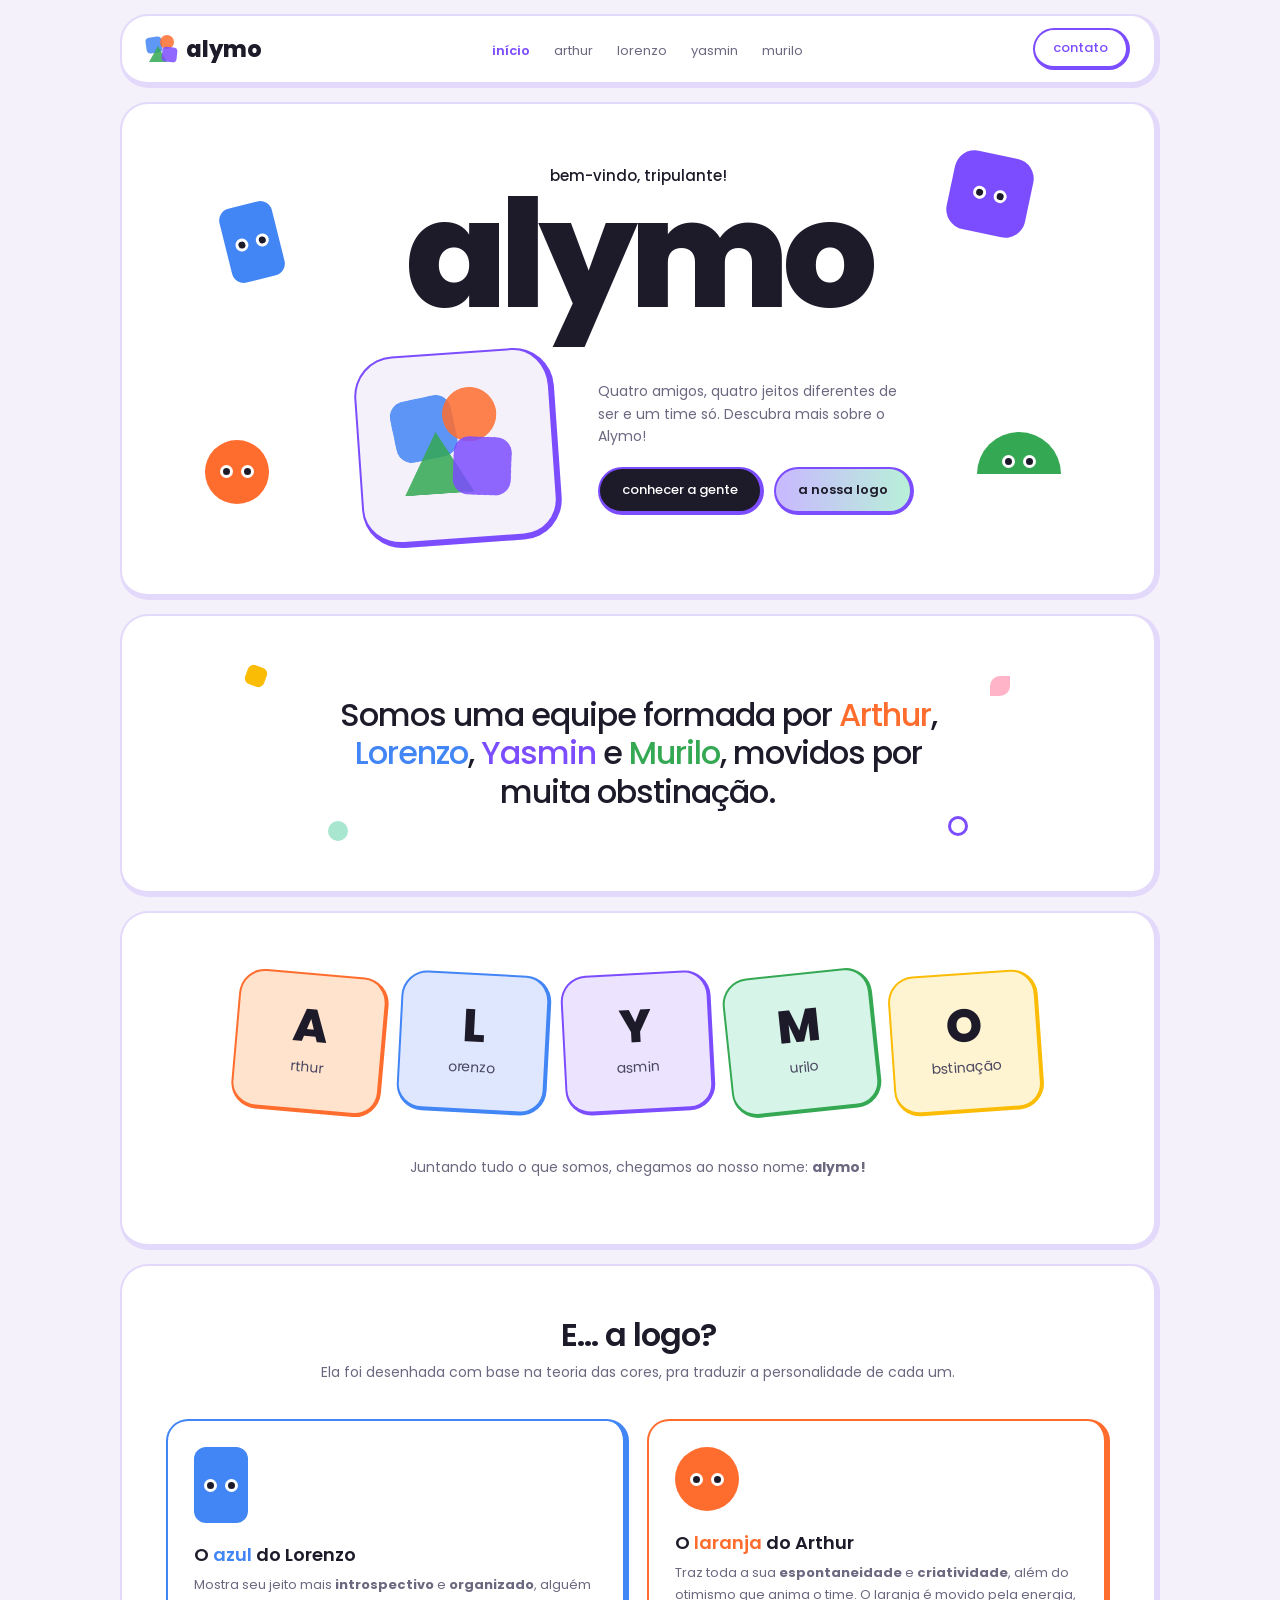
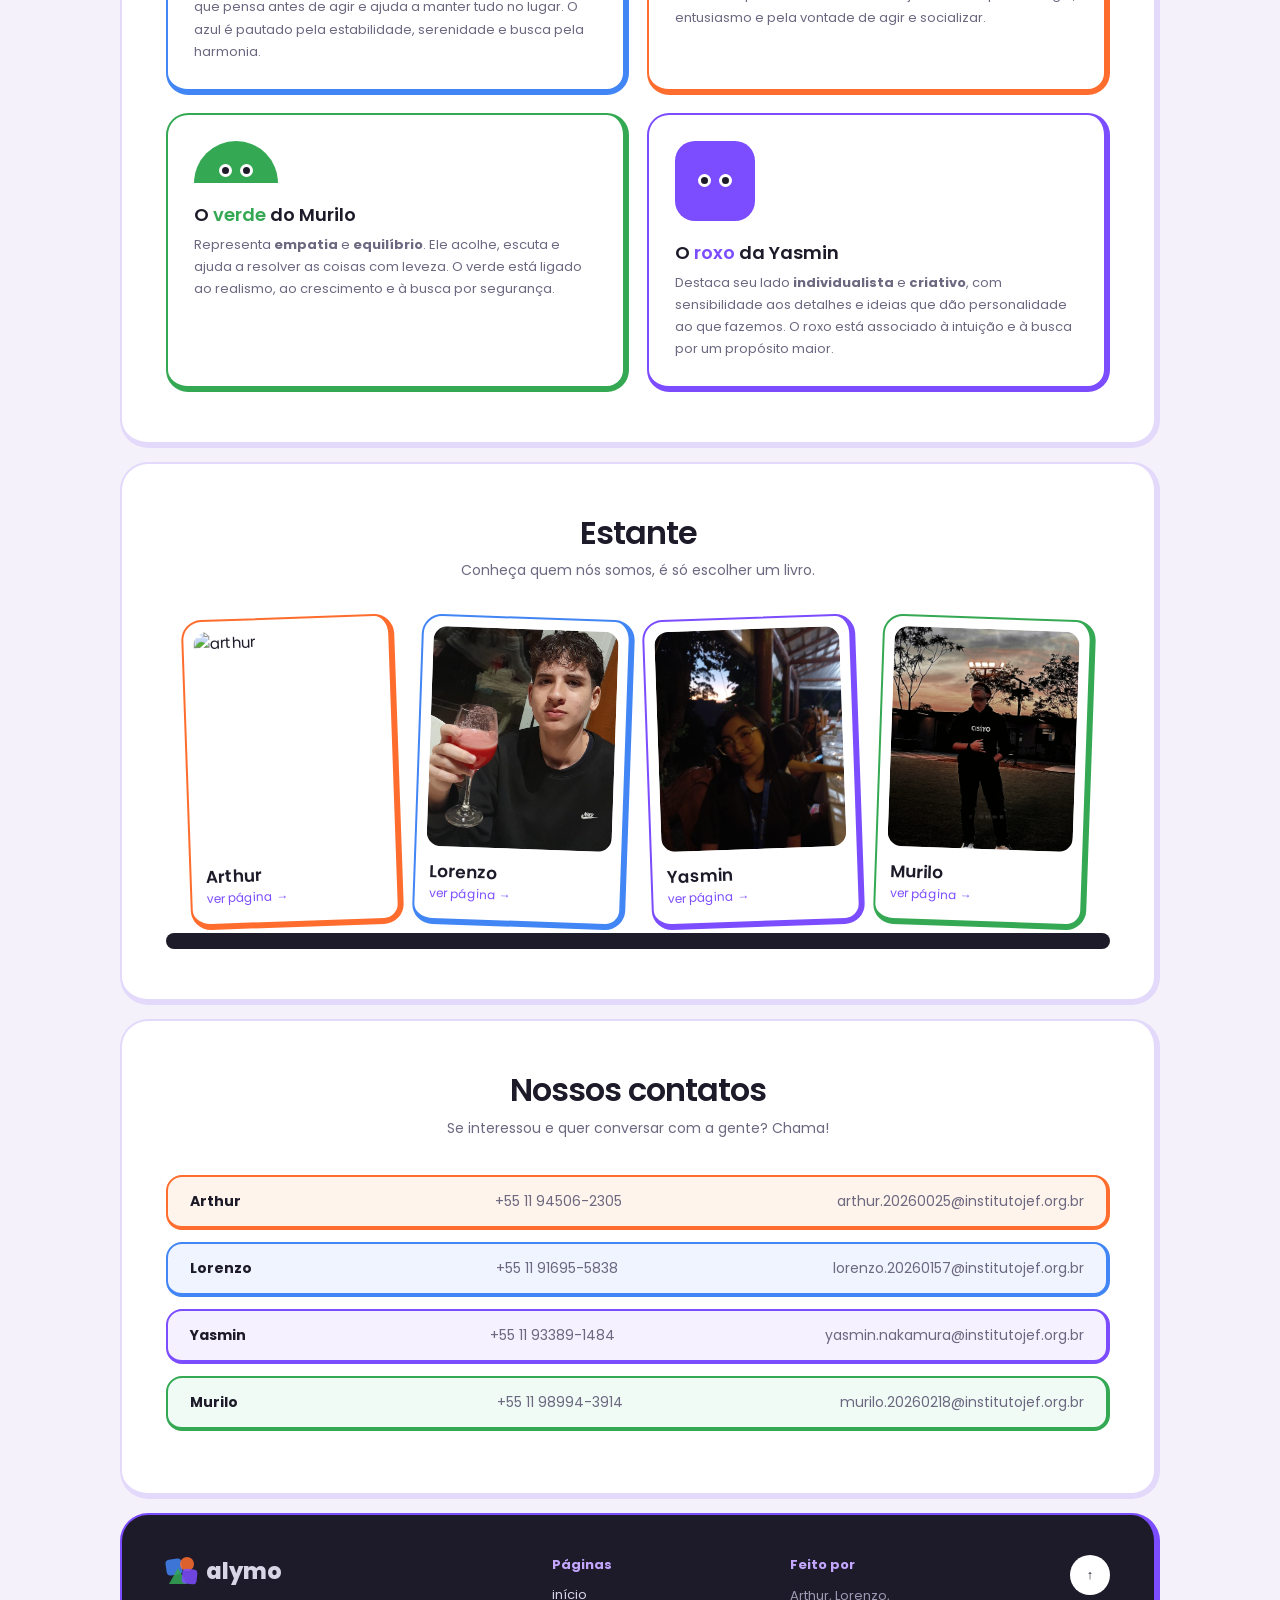
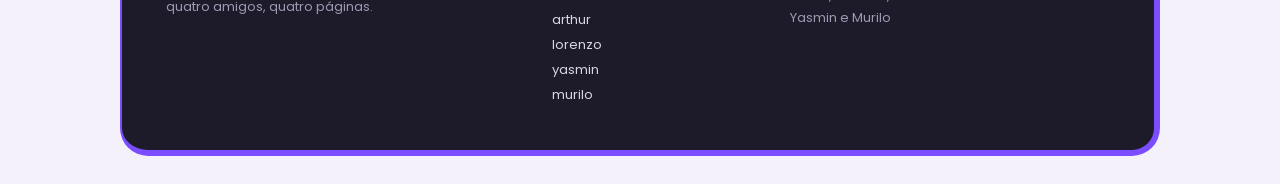
==== index.html @ 52b66d53 "Movendo tudo da pasta ALYMO para a raiz e deletando ela. Também deletei as imagens que minha pagina " ====
<!DOCTYPE html>
<html lang="pt-br">
<head>
    <meta charset="UTF-8">
    <meta name="viewport" content="width=device-width, initial-scale=1.0">
    <title>alymo - início</title>
    <link rel="icon" type="image/png" href="logo_alymo.png">
    <link href="https://fonts.googleapis.com/css2?family=Poppins:wght@400;500;600;800&display=swap" rel="stylesheet">
    <link rel="stylesheet" href="style.css">
</head>
<body>

    <!-- menu -->
    <nav>
        <a href="index.html" class="logo">
            <div class="formas"><span class="f1"></span><span class="f2"></span><span class="f3"></span><span class="f4"></span></div>
            alymo
        </a>
        <div class="links">
            <a href="index.html" class="ativo">início</a>
            <a href="arthur.html">arthur</a>
            <a href="lorenzoPagina.html">lorenzo</a>
            <a href="yasmin.html">yasmin</a>
            <a href="murilo.html">murilo</a>
        </div>
        <a href="#contatos" class="btn borda">contato</a>
    </nav>

    <section class="hero">
        <div class="bicho yasmin" title="yasmin"><i></i><i></i></div>
        <div class="bicho lorenzo" title="lorenzo"><i></i><i></i></div>
        <div class="bicho murilo" title="murilo"><i></i><i></i></div>
        <div class="bicho arthur" title="arthur"><i></i><i></i></div>

        <p class="oi">bem-vindo, tripulante!</p>
        <h1>alymo</h1>

        <div class="hero-baixo">
            <img src="logo_alymo.png" alt="logo alymo" class="logao">
            <div>
                <p>Quatro amigos, quatro jeitos diferentes de ser e um time só. Descubra mais sobre o Alymo!</p>
                <a href="#estante" class="btn preto">conhecer a gente</a>
                <a href="#logo" class="btn cor">a nossa logo</a>
            </div>
        </div>
    </section>

    <!-- quem somos -->
    <section class="frase">
        <span class="enfeite e1"></span><span class="enfeite e2"></span><span class="enfeite e3"></span><span class="enfeite e4"></span>
        <h2>Somos uma equipe formada por <span class="laranja">Arthur</span>, <span class="azulzinho">Lorenzo</span>, <span class="roxo">Yasmin</span> e <span class="verdinho">Murilo</span>, movidos por muita obstinação.</h2>
    </section>

    <section class="numeros">
        <div class="num pessego"><b>A</b>rthur</div>
        <div class="num azul"><b>L</b>orenzo</div>
        <div class="num lilas"><b>Y</b>asmin</div>
        <div class="num verde"><b>M</b>urilo</div>
        <div class="num amarelo"><b>O</b>bstinação</div>
        <p class="sub">Juntando tudo o que somos, chegamos ao nosso nome: <b>alymo!</b></p>
    </section>

    <section id="logo">
        <h2>E... a logo?</h2>
        <p class="sub">Ela foi desenhada com base na teoria das cores, pra traduzir a personalidade de cada um.</p>
        <div class="cards">
            <div class="card">
                <div class="bicho lorenzo"><i></i><i></i></div>
                <h3>O <span class="azulzinho">azul</span> do Lorenzo</h3>
                <p>Mostra seu jeito mais <b>introspectivo</b> e <b>organizado</b>, alguém que pensa antes de agir e ajuda a manter tudo no lugar. O azul é pautado pela estabilidade, serenidade e busca pela harmonia.</p>
            </div>
            <div class="card">
                <div class="bicho arthur"><i></i><i></i></div>
                <h3>O <span class="laranja">laranja</span> do Arthur</h3>
                <p>Traz toda a sua <b>espontaneidade</b> e <b>criatividade</b>, além do otimismo que anima o time. O laranja é movido pela energia, entusiasmo e pela vontade de agir e socializar.</p>
            </div>
            <div class="card">
                <div class="bicho murilo"><i></i><i></i></div>
                <h3>O <span class="verdinho">verde</span> do Murilo</h3>
                <p>Representa <b>empatia</b> e <b>equilíbrio</b>. Ele acolhe, escuta e ajuda a resolver as coisas com leveza. O verde está ligado ao realismo, ao crescimento e à busca por segurança.</p>
            </div>
            <div class="card">
                <div class="bicho yasmin"><i></i><i></i></div>
                <h3>O <span class="roxo">roxo</span> da Yasmin</h3>
                <p>Destaca seu lado <b>individualista</b> e <b>criativo</b>, com sensibilidade aos detalhes e ideias que dão personalidade ao que fazemos. O roxo está associado à intuição e à busca por um propósito maior.</p>
            </div>
        </div>
    </section>

    <!-- estante com a gente -->
    <section id="estante">
        <h2>Estante</h2>
        <p class="sub">Conheça quem nós somos, é só escolher um livro.</p>
        <div class="estante">
            <a href="arthur.html" class="pessoa"><img src="WhatsApp Image 2026-05-21 at 11.07.53 AM.jpeg" alt="arthur"><h3>Arthur</h3><p>ver página →</p></a>
            <a href="lorenzoPagina.html" class="pessoa"><img src="imagens para o trabalho/eu mesmo.jpg" alt="lorenzo"><h3>Lorenzo</h3><p>ver página →</p></a>
            <a href="yasmin.html" class="pessoa"><img src="yasmin1.jpeg" alt="yasmin"><h3>Yasmin</h3><p>ver página →</p></a>
            <a href="murilo.html" class="pessoa"><img src="MuriloFoto.jpeg" alt="murilo"><h3>Murilo</h3><p>ver página →</p></a>
        </div>
        <div class="prateleira"></div>
    </section>

    <section id="contatos">
        <h2>Nossos contatos</h2>
        <p class="sub">Se interessou e quer conversar com a gente? Chama!</p>
        <div class="contato"><b>Arthur</b><span>+55 11 94506-2305</span><a href="mailto:arthur.20260025@institutojef.org.br">arthur.20260025@institutojef.org.br</a></div>
        <div class="contato"><b>Lorenzo</b><span>+55 11 91695-5838</span><a href="mailto:lorenzo.20260157@institutojef.org.br">lorenzo.20260157@institutojef.org.br</a></div>
        <div class="contato"><b>Yasmin</b><span>+55 11 93389-1484</span><a href="mailto:yasmin.nakamura@institutojef.org.br">yasmin.nakamura@institutojef.org.br</a></div>
        <div class="contato"><b>Murilo</b><span>+55 11 98994-3914</span><a href="mailto:murilo.20260218@institutojef.org.br">murilo.20260218@institutojef.org.br</a></div>
    </section>

    <footer>
        <div>
            <a href="index.html" class="logo">
                <div class="formas"><span class="f1"></span><span class="f2"></span><span class="f3"></span><span class="f4"></span></div>
                alymo
            </a>
            <p>quatro amigos, quatro páginas.</p>
        </div>
        <div>
            <h4>Páginas</h4>
            <a href="index.html">início</a>
            <a href="arthur.html">arthur</a>
            <a href="lorenzoPagina.html">lorenzo</a>
            <a href="yasmin.html">yasmin</a>
            <a href="murilo.html">murilo</a>
        </div>
        <div>
            <h4>Feito por</h4>
            <p>Arthur, Lorenzo,<br>Yasmin e Murilo</p>
        </div>
        <a href="#" class="topo">↑</a>
    </footer>

</body>
</html>
---- style.css ----
/* coisas basicas (igual a pagina da yasmin) */
* {
    margin: 0;
    padding: 0;
    box-sizing: border-box;
}

html {
    scroll-behavior: smooth;
}

body {
    font-family: 'Poppins', sans-serif;
    background: #f4f1fb;
    color: #1d1b29;
    padding: 14px;
    font-size: 15px;
}

img {
    display: block;
    max-width: 100%;
}

a {
    color: inherit;
    text-decoration: none;
}

section, nav, footer {
    background: white;
    border-radius: 28px;
    max-width: 1040px;
    margin: 0 auto 14px;
    padding: 50px 44px;
}

/* a borda grossinha padrao */
section, nav, footer, .btn, .logao, .num, .card, .pessoa, .contato {
    border: 2px solid #e2d9fb;
    border-bottom-width: 6px;
    border-right-width: 6px;
}

.btn, .num, .contato {
    border-bottom-width: 4px;
    border-right-width: 4px;
}

h2 {
    font-size: 32px;
    font-weight: 600;
    text-align: center;
    letter-spacing: -1px;
    line-height: 1.2;
}

.sub {
    text-align: center;
    color: #6b6880;
    font-size: 14px;
    margin: 8px 0 36px;
}

.laranja { color: #ff6d2e; }
.roxo { color: #7c4dff; }
.azulzinho { color: #4285f4; }
.verdinho { color: #34a853; }

/* botoes */
.btn {
    display: inline-block;
    padding: 11px 22px;
    border-radius: 50px;
    font-size: 13px;
    font-weight: 500;
    transition: 0.3s;
}

.btn:hover {
    transform: translateY(-3px);
}

.preto {
    background: #1d1b29;
    color: white;
    border-color: #7c4dff;
    margin-right: 6px;
}

.cor {
    background: linear-gradient(90deg, #c9b8ff, #b8f0d8);
    border-color: #7c4dff;
    font-weight: 600;
}

.borda {
    color: #7c4dff;
    border-color: #7c4dff;
    padding: 8px 18px;
}

/* menu e logo */
nav {
    display: flex;
    justify-content: space-between;
    align-items: center;
    padding: 12px 24px;
    position: sticky;
    top: 14px;
    z-index: 10;
}

.links a {
    margin: 0 10px;
    font-size: 13px;
    color: #6b6880;
}

.links a:hover, .links .ativo {
    color: #7c4dff;
    font-weight: 600;
}

.logo {
    display: flex;
    align-items: center;
    gap: 8px;
    font-size: 22px;
    font-weight: 800;
}

.formas {
    position: relative;
    width: 32px;
    height: 28px;
}

.formas span {
    position: absolute;
    opacity: 0.85;
}

.f1 { width: 16px; height: 16px; background: #4285f4; border-radius: 4px; top: 2px; transform: rotate(-8deg); }
.f2 { width: 14px; height: 14px; background: #ff6d2e; border-radius: 50%; left: 14px; }
.f3 { border-left: 9px solid transparent; border-right: 9px solid transparent; border-bottom: 16px solid #34a853; left: 3px; top: 11px; }
.f4 { width: 15px; height: 15px; background: #7c4dff; border-radius: 4px; left: 16px; top: 12px; transform: rotate(6deg); }

/* topo */
.hero {
    position: relative;
    overflow: hidden;
    text-align: center;
    padding-top: 60px;
}

.oi {
    font-weight: 500;
}

.hero h1 {
    font-size: 150px;
    font-weight: 800;
    letter-spacing: -7px;
    line-height: 0.9;
}

.hero-baixo {
    display: flex;
    justify-content: center;
    align-items: center;
    gap: 40px;
    margin-top: 30px;
    text-align: left;
}

.hero-baixo div {
    max-width: 320px;
}

.hero-baixo p {
    color: #6b6880;
    font-size: 14px;
    line-height: 1.6;
    margin-bottom: 20px;
}

.logao {
    width: 200px;
    padding: 30px;
    background: #f4f1fb;
    border-color: #7c4dff;
    border-radius: 40px;
    transform: rotate(-4deg);
}

/* bichinhos, cada um com a cor e a forma da logo */
.bicho {
    position: absolute;
    display: flex;
    justify-content: center;
    align-items: center;
    gap: 8px;
    animation: flutua 4s infinite ease-in-out;
}

.bicho i {
    width: 13px;
    height: 13px;
    background: #1d1b29;
    border: 3px solid white;
    border-radius: 50%;
}

.yasmin { width: 80px; height: 80px; background: #7c4dff; border-radius: 20px; }
.lorenzo { width: 54px; height: 76px; background: #4285f4; border-radius: 12px; animation-delay: 1s; }
.arthur { width: 64px; height: 64px; background: #ff6d2e; border-radius: 50%; animation-delay: 2s; }
.murilo { width: 84px; height: 42px; background: #34a853; border-radius: 84px 84px 0 0; align-items: flex-end; padding-bottom: 6px; animation-delay: 3s; }

.hero .yasmin { top: 50px; right: 12%; transform: rotate(12deg); }
.hero .lorenzo { top: 100px; left: 10%; transform: rotate(-14deg); }
.hero .arthur { bottom: 90px; left: 8%; }
.hero .murilo { bottom: 120px; right: 9%; }

@keyframes flutua {
    50% { margin-top: -12px; }
}

/* frase colorida */
.frase {
    position: relative;
    padding: 80px 60px;
}

.frase h2 {
    max-width: 640px;
    margin: auto;
    font-weight: 500;
}

.enfeite {
    position: absolute;
    width: 20px;
    height: 20px;
}

.e1 { background: #fbbc05; border-radius: 6px; top: 50px; left: 12%; transform: rotate(20deg); }
.e2 { background: #a8e6cf; border-radius: 50%; bottom: 50px; left: 20%; }
.e3 { background: #ffb4c8; border-radius: 50% 0; top: 60px; right: 14%; }
.e4 { border: 3px solid #7c4dff; border-radius: 50%; bottom: 55px; right: 18%; }

/* as letras do nome */
.numeros {
    display: flex;
    justify-content: center;
    flex-wrap: wrap;
    gap: 14px;
    padding: 60px 40px 30px;
}

.num {
    width: 150px;
    height: 140px;
    border-radius: 26px;
    padding: 22px 10px;
    text-align: center;
    font-size: 14px;
    color: #4a4760;
    transition: 0.3s;
}

.num b {
    display: block;
    font-size: 46px;
    font-weight: 800;
    color: #1d1b29;
    line-height: 1.3;
}

.num:hover {
    transform: rotate(0) scale(1.05);
}

.numeros .sub {
    width: 100%;
    margin-top: 30px;
}

.verde { background: #d6f5e8; border-color: #34a853; transform: rotate(-6deg); }
.azul { background: #dfe7ff; border-color: #4285f4; transform: rotate(3deg); }
.lilas { background: #ece4ff; border-color: #7c4dff; transform: rotate(-3deg); }
.pessego { background: #ffe3cc; border-color: #ff6d2e; transform: rotate(5deg); }
.amarelo { background: #fff4d1; border-color: #fbbc05; transform: rotate(-4deg); }

/* cards da logo */
.cards {
    display: grid;
    grid-template-columns: 1fr 1fr;
    gap: 18px;
}

.card {
    border-color: #4285f4;
    border-radius: 22px;
    padding: 26px;
    transition: 0.3s;
}

.card:nth-child(2) { border-color: #ff6d2e; }
.card:nth-child(3) { border-color: #34a853; }
.card:nth-child(4) { border-color: #7c4dff; }

.card:hover {
    transform: translateY(-5px) rotate(-1deg);
}

.card .bicho {
    position: static;
    animation: none;
    margin-bottom: 18px;
}

.card h3 {
    font-size: 18px;
    font-weight: 600;
    margin-bottom: 6px;
}

.card p {
    font-size: 13px;
    color: #6b6880;
    line-height: 1.7;
}

/* estante */
.estante {
    display: grid;
    grid-template-columns: repeat(4, 1fr);
    gap: 18px;
    padding: 0 20px;
}

.pessoa {
    border-color: #ff6d2e;
    border-radius: 20px;
    padding: 10px 10px 16px;
    background: white;
    transform: rotate(-2deg);
    transition: 0.3s;
}

.pessoa:nth-child(2) { border-color: #4285f4; transform: rotate(2deg); }
.pessoa:nth-child(3) { border-color: #7c4dff; }
.pessoa:nth-child(4) { border-color: #34a853; transform: rotate(2deg); }

.pessoa:hover {
    transform: translateY(-10px);
}

.pessoa img {
    width: 100%;
    height: 220px;
    object-fit: cover;
    border-radius: 14px;
    margin-bottom: 12px;
}

.pessoa h3 {
    font-size: 17px;
    font-weight: 600;
    padding: 0 4px;
}

.pessoa p {
    font-size: 12px;
    color: #7c4dff;
    padding: 0 4px;
}

.prateleira {
    height: 16px;
    background: #1d1b29;
    border-radius: 10px;
    margin-top: 6px;
}

/* contatos */
.contato {
    display: flex;
    justify-content: space-between;
    align-items: center;
    gap: 10px;
    border-color: #ff6d2e;
    background: #fff4ec;
    border-radius: 16px;
    padding: 14px 22px;
    margin-bottom: 12px;
    font-size: 14px;
}

.contato:nth-child(4) { border-color: #4285f4; background: #f0f4ff; }
.contato:nth-child(5) { border-color: #7c4dff; background: #f5f1ff; }
.contato:nth-child(6) { border-color: #34a853; background: #f1fbf6; }

.contato b {
    width: 90px;
}

.contato span, .contato a {
    color: #6b6880;
}

.contato a:hover {
    color: #7c4dff;
}

/* rodape */
footer {
    background: #1d1b29;
    color: white;
    border-color: #7c4dff;
    display: flex;
    justify-content: space-between;
    gap: 30px;
    padding: 40px 44px;
}

footer p {
    color: #9d99b3;
    font-size: 13px;
    line-height: 1.7;
    margin-top: 8px;
}

footer h4 {
    color: #c3a6ff;
    font-size: 13px;
    margin-bottom: 10px;
}

footer a {
    display: block;
    color: #d8d5e6;
    font-size: 13px;
    margin-bottom: 5px;
}

footer .topo {
    width: 40px;
    height: 40px;
    background: white;
    color: #1d1b29;
    border-radius: 50%;
    display: flex;
    justify-content: center;
    align-items: center;
}

/* celular */
@media (max-width: 800px) {
    section, nav, footer { padding: 40px 20px; }
    .links { display: none; }
    h2 { font-size: 24px; }
    .hero h1 { font-size: 72px; letter-spacing: -3px; }
    .hero .bicho { transform: scale(0.6); }
    .hero-baixo, footer, .contato { flex-direction: column; text-align: center; }
    .cards, .estante { grid-template-columns: 1fr 1fr; }
    .num { width: 120px; height: 120px; }
}
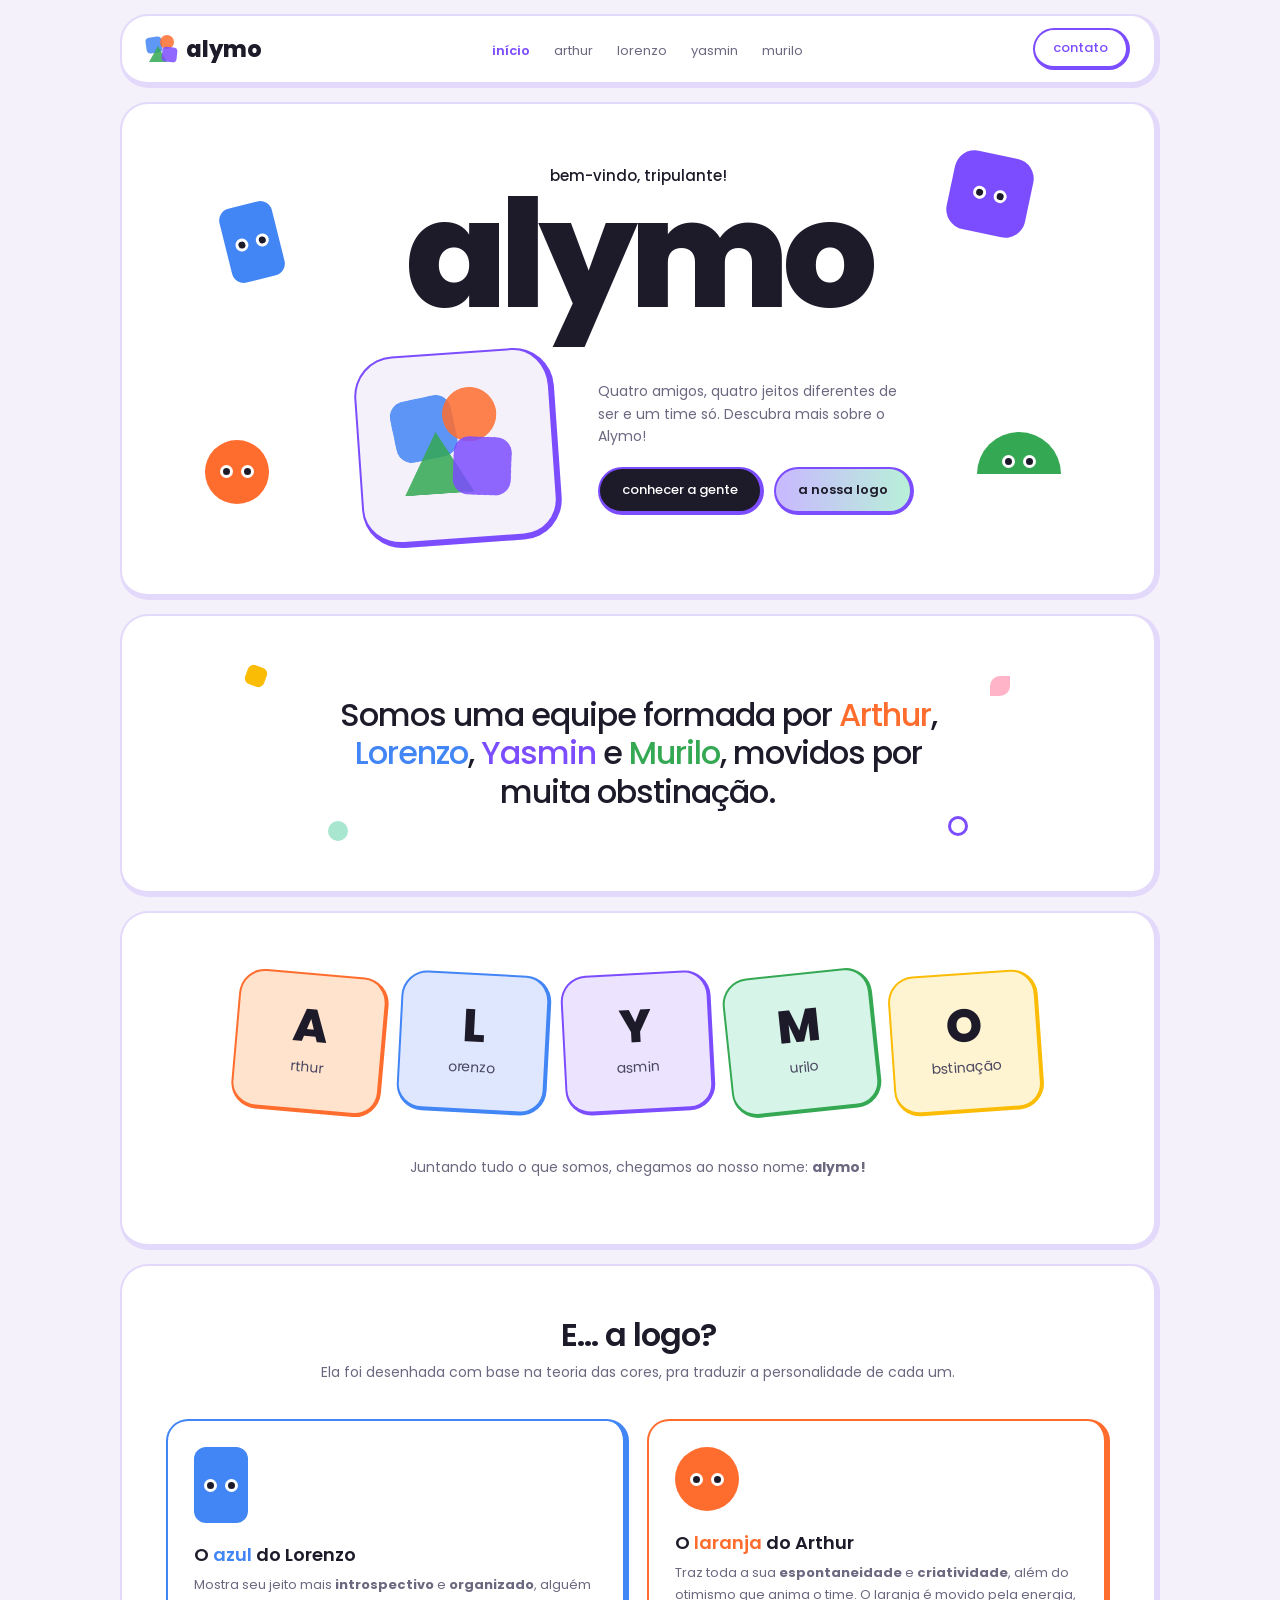
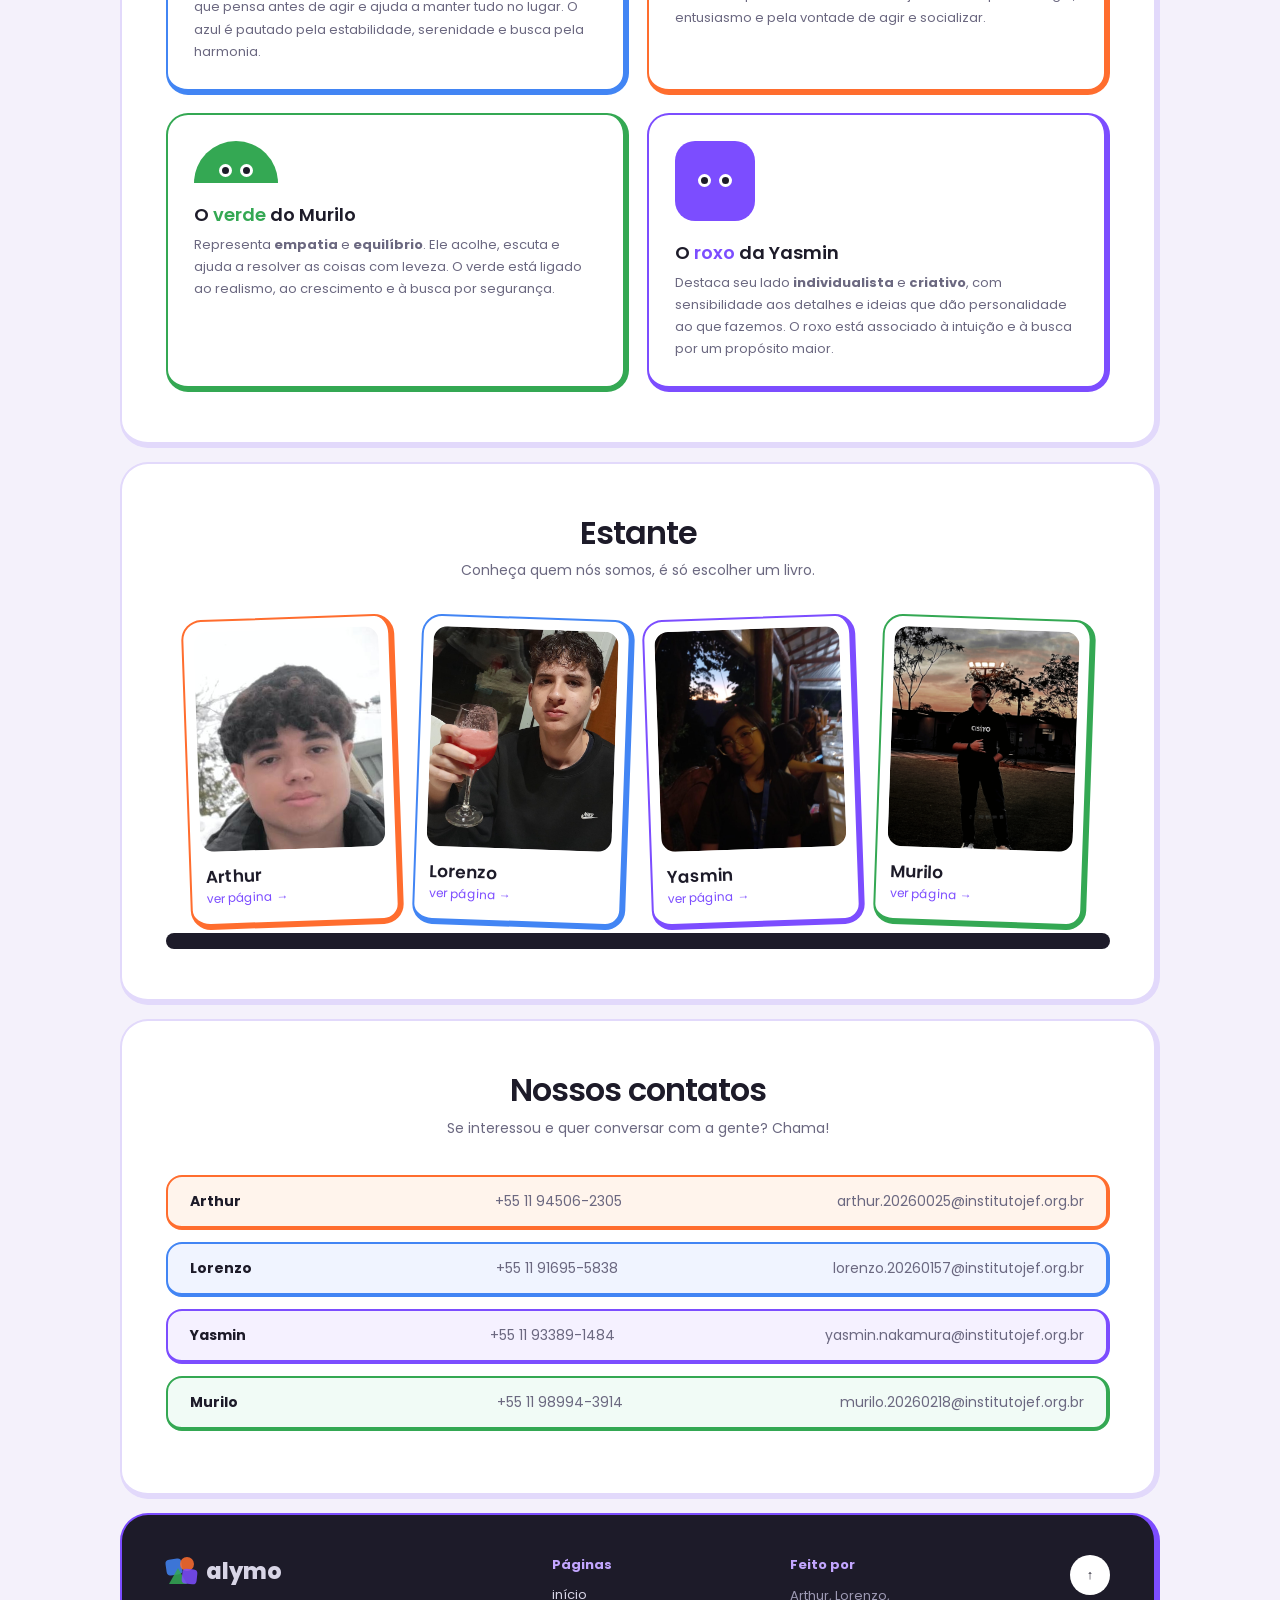
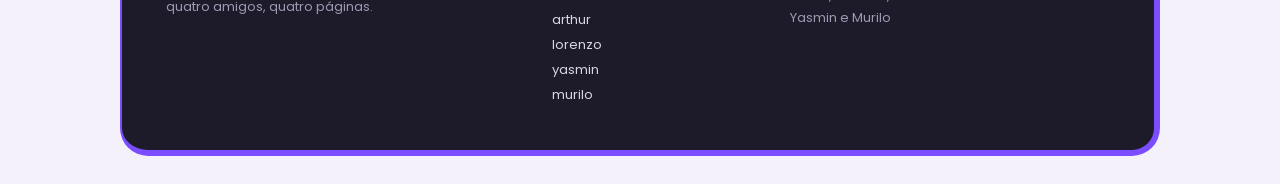
==== commit e6427cd6: "Organizando coisas finais" ====
--- a/index.html
+++ b/index.html
@@ -92,10 +92,10 @@
         <h2>Estante</h2>
         <p class="sub">Conheça quem nós somos, é só escolher um livro.</p>
         <div class="estante">
-            <a href="arthur.html" class="pessoa"><img src="WhatsApp Image 2026-05-21 at 11.07.53 AM.jpeg" alt="arthur"><h3>Arthur</h3><p>ver página →</p></a>
+            <a href="arthur.html" class="pessoa"><img src="imgArthur/arthur1.jpg" alt="arthur"><h3>Arthur</h3><p>ver página →</p></a>
             <a href="lorenzoPagina.html" class="pessoa"><img src="imagens para o trabalho/eu mesmo.jpg" alt="lorenzo"><h3>Lorenzo</h3><p>ver página →</p></a>
-            <a href="yasmin.html" class="pessoa"><img src="yasmin1.jpeg" alt="yasmin"><h3>Yasmin</h3><p>ver página →</p></a>
-            <a href="murilo.html" class="pessoa"><img src="MuriloFoto.jpeg" alt="murilo"><h3>Murilo</h3><p>ver página →</p></a>
+            <a href="yasmin.html" class="pessoa"><img src="yasmin_fotos/yasmin1.jpeg" alt="yasmin"><h3>Yasmin</h3><p>ver página →</p></a>
+            <a href="murilo.html" class="pessoa"><img src="MuriloFotos/MuriloFoto.jpeg" alt="murilo"><h3>Murilo</h3><p>ver página →</p></a>
         </div>
         <div class="prateleira"></div>
     </section>
